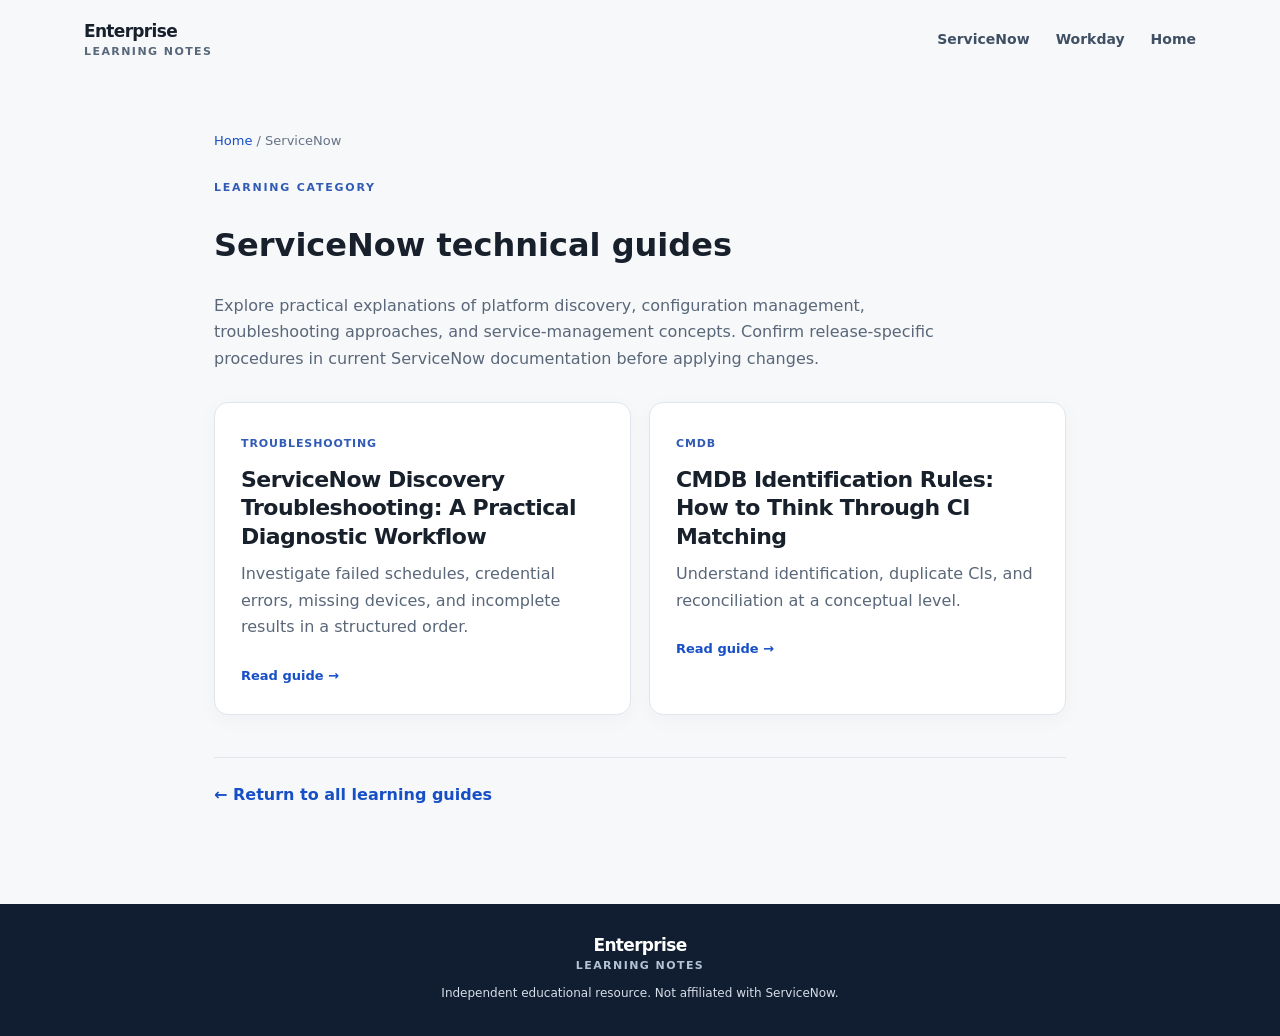
==== servicenow/index.html @ 4c566591 "Add initial SEO-ready learning blog site: servicenow/index.html" ====
<!doctype html><html lang="en"><head><meta charset="utf-8"><meta name="viewport" content="width=device-width,initial-scale=1"><title>ServiceNow Learning Guides | Enterprise Learning Notes</title><meta name="description" content="Practical ServiceNow learning guides covering Discovery troubleshooting, CMDB identification, ITSM processes, and platform implementation fundamentals."><meta name="robots" content="index,follow"><link rel="stylesheet" href="/style.css"></head><body><header class="site-header"><a class="brand" href="/">Enterprise<span>Learning Notes</span></a><nav><a href="/servicenow/">ServiceNow</a><a href="/workday/">Workday</a><a href="/">Home</a></nav></header><main class="page-wrap"><div class="breadcrumbs"><a href="/">Home</a> / ServiceNow</div><p class="eyebrow">LEARNING CATEGORY</p><h1>ServiceNow technical guides</h1><p class="category-intro">Explore practical explanations of platform discovery, configuration management, troubleshooting approaches, and service-management concepts. Confirm release-specific procedures in current ServiceNow documentation before applying changes.</p><div class="article-grid"><article class="article-card"><span class="tag">Troubleshooting</span><h3><a href="/blog/servicenow/discovery-troubleshooting.html">ServiceNow Discovery Troubleshooting: A Practical Diagnostic Workflow</a></h3><p>Investigate failed schedules, credential errors, missing devices, and incomplete results in a structured order.</p><a class="text-link" href="/blog/servicenow/discovery-troubleshooting.html">Read guide →</a></article><article class="article-card"><span class="tag">CMDB</span><h3><a href="/blog/servicenow/cmdb-identification-rules.html">CMDB Identification Rules: How to Think Through CI Matching</a></h3><p>Understand identification, duplicate CIs, and reconciliation at a conceptual level.</p><a class="text-link" href="/blog/servicenow/cmdb-identification-rules.html">Read guide →</a></article></div><p class="related"><a href="/">← Return to all learning guides</a></p></main><footer class="site-footer"><a class="brand" href="/">Enterprise<span>Learning Notes</span></a><p>Independent educational resource. Not affiliated with ServiceNow.</p></footer></body></html>
---- style.css ----
*{box-sizing:border-box}html{scroll-behavior:smooth}body{margin:0;background:#f7f8fa;color:#17202b;font-family:Inter,ui-sans-serif,system-ui,-apple-system,BlinkMacSystemFont,"Segoe UI",sans-serif;line-height:1.65}a{color:inherit;text-decoration:none}.site-header{max-width:1160px;margin:auto;padding:22px 24px;display:flex;align-items:center;justify-content:space-between;gap:24px}.brand{font-size:17px;font-weight:800;letter-spacing:-.04em;display:flex;flex-direction:column;line-height:1.1}.brand span{font-size:11px;letter-spacing:.13em;text-transform:uppercase;color:#586779;margin-top:5px}.site-header nav{display:flex;gap:26px;font-size:14px;font-weight:650;color:#405064}.site-header nav a:hover,.text-link:hover{color:#1459d9}.hero{padding:92px 24px 86px;background:linear-gradient(135deg,#eef4ff 0%,#f7f8fa 60%,#edf8f6 100%);text-align:center;border-top:1px solid #e8edf4;border-bottom:1px solid #e5eaf1}.hero>*{max-width:800px;margin-left:auto;margin-right:auto}.eyebrow{font-size:11px;font-weight:800;letter-spacing:.16em;color:#315bb5;margin:0 0 14px}.hero h1{font-size:clamp(36px,5.5vw,60px);letter-spacing:-.055em;line-height:1.08;margin-top:0;margin-bottom:22px}.hero-copy{font-size:18px;color:#536174;max-width:690px}.hero-actions{display:flex;justify-content:center;flex-wrap:wrap;gap:12px;margin-top:30px}.button{padding:12px 18px;border-radius:9px;font-size:14px;font-weight:750}.primary{background:#174fc6;color:#fff}.secondary{border:1px solid #cbd5e1;background:#fff}.section{max-width:1120px;margin:auto;padding:64px 24px}.section-heading{display:flex;justify-content:space-between;align-items:end;margin-bottom:22px}.section h2,.about h2{font-size:32px;letter-spacing:-.04em;line-height:1.2;margin:0}.category-grid,.article-grid{display:grid;grid-template-columns:repeat(2,minmax(0,1fr));gap:18px}.category-card,.article-card{background:#fff;border:1px solid #e1e6ed;border-radius:14px;padding:26px;box-shadow:0 5px 20px rgba(20,35,60,.035)}.category-card h3,.article-card h3{letter-spacing:-.025em;line-height:1.3;margin:10px 0;font-size:22px}.category-card p,.article-card p{color:#596779;margin-top:0}.card-kicker,.tag{font-size:11px;letter-spacing:.08em;text-transform:uppercase;font-weight:800;color:#315bb5}.text-link{display:inline-block;font-size:13px;font-weight:800;color:#174fc6;margin-top:8px}.article-grid{grid-template-columns:repeat(2,minmax(0,1fr))}.article-card h3 a:hover{color:#174fc6}.about{border-top:1px solid #e1e6ed;max-width:100%;padding-left:max(24px,calc((100% - 1072px)/2));padding-right:max(24px,calc((100% - 1072px)/2));background:#f0f3f7}.about p:not(.eyebrow){max-width:850px;color:#536174}.disclaimer{font-size:13px}.site-footer{padding:32px 24px;text-align:center;background:#111d30;color:#d6deea;font-size:12px}.site-footer .brand{align-items:center;color:#fff}.site-footer .brand span{color:#b4c2d6}.site-footer p{margin:12px 0 0}.page-wrap{max-width:900px;margin:0 auto;padding:50px 24px 80px}.breadcrumbs{font-size:13px;color:#657386;margin-bottom:28px}.breadcrumbs a{color:#174fc6}.article-header{padding-bottom:28px;border-bottom:1px solid #e1e6ed;margin-bottom:30px}.article-header h1{font-size:clamp(34px,5vw,48px);line-height:1.13;letter-spacing:-.05em;margin:12px 0 18px}.article-deck{font-size:18px;color:#536174}.article-meta{font-size:12px;color:#68778a}.prose{font-size:16px;color:#283547}.prose h2{font-size:27px;letter-spacing:-.035em;line-height:1.25;margin:38px 0 12px;color:#17202b}.prose h3{font-size:20px;margin:26px 0 8px}.prose p,.prose li{max-width:78ch}.prose li{margin:7px 0}.prose code{background:#edf1f6;padding:2px 5px;border-radius:4px;font-size:.9em}.note{border-left:3px solid #315bb5;background:#eef4ff;padding:16px 18px;border-radius:0 8px 8px 0;margin:24px 0}.related{border-top:1px solid #e1e6ed;margin-top:42px;padding-top:24px}.related a{color:#174fc6;font-weight:700}.category-intro{max-width:760px;color:#596779;margin:14px 0 30px}@media(max-width:700px){.site-header{align-items:flex-start;flex-direction:column}.site-header nav{gap:18px;flex-wrap:wrap}.hero{padding:64px 20px}.hero-copy{font-size:16px}.section{padding:44px 20px}.category-grid,.article-grid{grid-template-columns:1fr}.category-card,.article-card{padding:22px}.page-wrap{padding:34px 20px 60px}.article-header h1{font-size:35px}.section h2,.about h2{font-size:28px}}
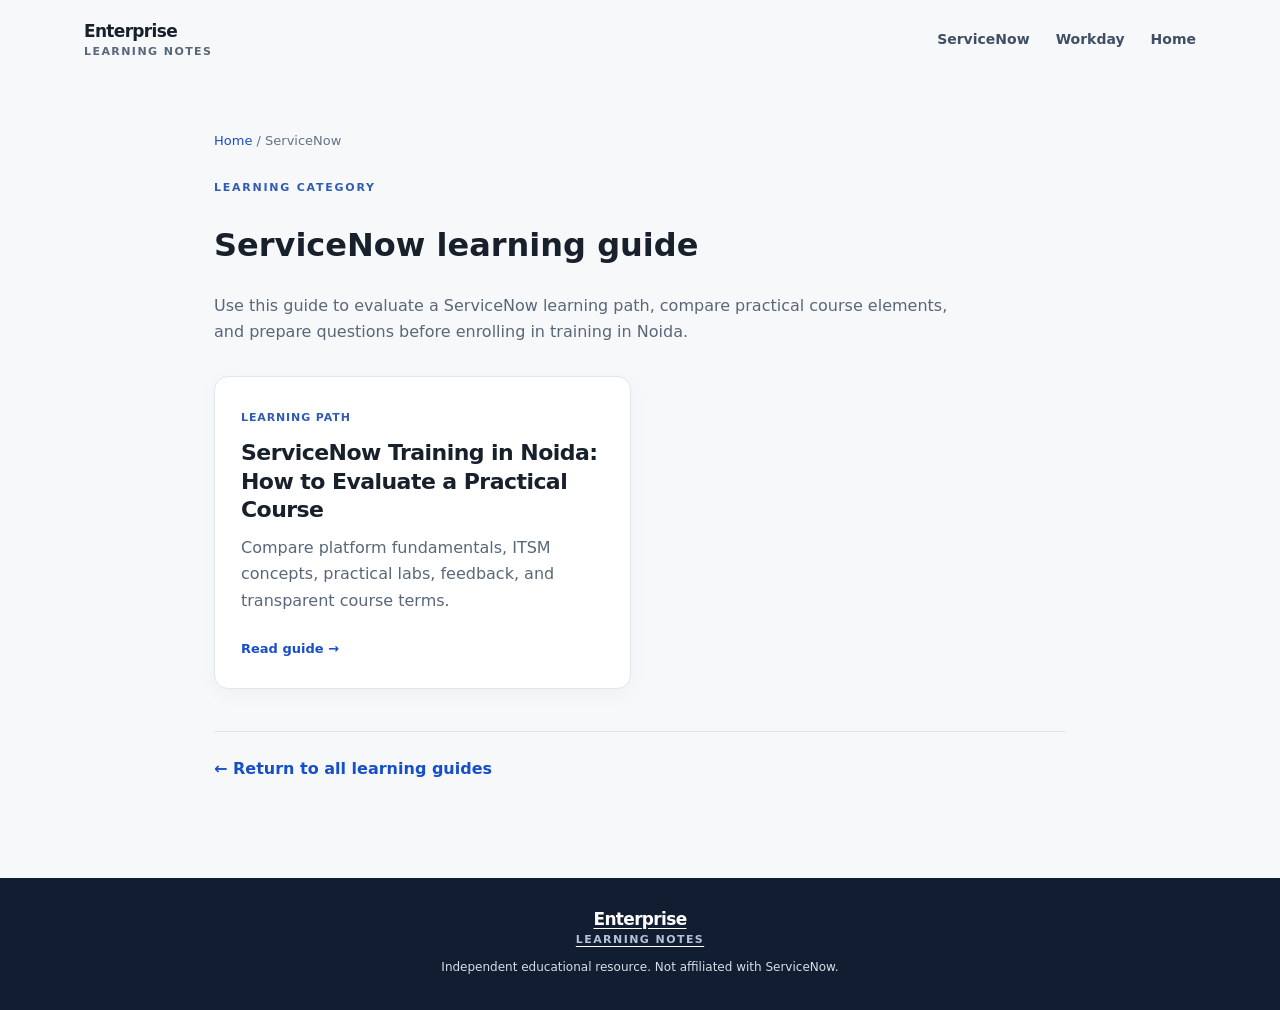
==== commit eb2f5769: "Keep only focused ServiceNow and Workday Finance guides" ====
--- a/servicenow/index.html
+++ b/servicenow/index.html
@@ -1 +1 @@
-<!doctype html><html lang="en"><head><meta charset="utf-8"><meta name="viewport" content="width=device-width,initial-scale=1"><title>ServiceNow Learning Guides | Enterprise Learning Notes</title><meta name="description" content="Practical ServiceNow learning guides covering Discovery troubleshooting, CMDB identification, ITSM processes, and platform implementation fundamentals."><meta name="robots" content="index,follow"><link rel="stylesheet" href="/style.css"></head><body><header class="site-header"><a class="brand" href="/">Enterprise<span>Learning Notes</span></a><nav><a href="/servicenow/">ServiceNow</a><a href="/workday/">Workday</a><a href="/">Home</a></nav></header><main class="page-wrap"><div class="breadcrumbs"><a href="/">Home</a> / ServiceNow</div><p class="eyebrow">LEARNING CATEGORY</p><h1>ServiceNow technical guides</h1><p class="category-intro">Explore practical explanations of platform discovery, configuration management, troubleshooting approaches, and service-management concepts. Confirm release-specific procedures in current ServiceNow documentation before applying changes.</p><div class="article-grid"><article class="article-card"><span class="tag">Troubleshooting</span><h3><a href="/blog/servicenow/discovery-troubleshooting.html">ServiceNow Discovery Troubleshooting: A Practical Diagnostic Workflow</a></h3><p>Investigate failed schedules, credential errors, missing devices, and incomplete results in a structured order.</p><a class="text-link" href="/blog/servicenow/discovery-troubleshooting.html">Read guide →</a></article><article class="article-card"><span class="tag">CMDB</span><h3><a href="/blog/servicenow/cmdb-identification-rules.html">CMDB Identification Rules: How to Think Through CI Matching</a></h3><p>Understand identification, duplicate CIs, and reconciliation at a conceptual level.</p><a class="text-link" href="/blog/servicenow/cmdb-identification-rules.html">Read guide →</a></article></div><p class="related"><a href="/">← Return to all learning guides</a></p></main><footer class="site-footer"><a class="brand" href="/">Enterprise<span>Learning Notes</span></a><p>Independent educational resource. Not affiliated with ServiceNow.</p></footer></body></html>+<!doctype html><html lang="en"><head><meta charset="utf-8"><meta name="viewport" content="width=device-width,initial-scale=1"><title>ServiceNow Learning Guide | Enterprise Learning Notes</title><meta name="description" content="A practical guide to evaluating ServiceNow training in Noida, including syllabus, hands-on exercises, course support, and learner preparation."><meta name="robots" content="index,follow"><link rel="stylesheet" href="/style.css"></head><body><header class="site-header"><a class="brand" href="/">Enterprise<span>Learning Notes</span></a><nav aria-label="Main navigation"><a href="/servicenow/">ServiceNow</a><a href="/workday/">Workday</a><a href="/">Home</a></nav></header><main class="page-wrap"><div class="breadcrumbs"><a href="/">Home</a> / ServiceNow</div><p class="eyebrow">LEARNING CATEGORY</p><h1>ServiceNow learning guide</h1><p class="category-intro">Use this guide to evaluate a ServiceNow learning path, compare practical course elements, and prepare questions before enrolling in training in Noida.</p><div class="article-grid"><article class="article-card"><span class="tag">Learning Path</span><h3><a href="/blog/servicenow/servicenow-training-in-noida.html">ServiceNow Training in Noida: How to Evaluate a Practical Course</a></h3><p>Compare platform fundamentals, ITSM concepts, practical labs, feedback, and transparent course terms.</p><a class="text-link" href="/blog/servicenow/servicenow-training-in-noida.html">Read guide →</a></article></div><p class="related"><a href="/">← Return to all learning guides</a></p></main><footer class="site-footer"><a class="brand" href="/">Enterprise<span>Learning Notes</span></a><p>Independent educational resource. Not affiliated with ServiceNow.</p></footer></body></html>
--- a/style.css
+++ b/style.css
@@ -1 +1 @@
-*{box-sizing:border-box}html{scroll-behavior:smooth}body{margin:0;background:#f7f8fa;color:#17202b;font-family:Inter,ui-sans-serif,system-ui,-apple-system,BlinkMacSystemFont,"Segoe UI",sans-serif;line-height:1.65}a{color:inherit;text-decoration:none}.site-header{max-width:1160px;margin:auto;padding:22px 24px;display:flex;align-items:center;justify-content:space-between;gap:24px}.brand{font-size:17px;font-weight:800;letter-spacing:-.04em;display:flex;flex-direction:column;line-height:1.1}.brand span{font-size:11px;letter-spacing:.13em;text-transform:uppercase;color:#586779;margin-top:5px}.site-header nav{display:flex;gap:26px;font-size:14px;font-weight:650;color:#405064}.site-header nav a:hover,.text-link:hover{color:#1459d9}.hero{padding:92px 24px 86px;background:linear-gradient(135deg,#eef4ff 0%,#f7f8fa 60%,#edf8f6 100%);text-align:center;border-top:1px solid #e8edf4;border-bottom:1px solid #e5eaf1}.hero>*{max-width:800px;margin-left:auto;margin-right:auto}.eyebrow{font-size:11px;font-weight:800;letter-spacing:.16em;color:#315bb5;margin:0 0 14px}.hero h1{font-size:clamp(36px,5.5vw,60px);letter-spacing:-.055em;line-height:1.08;margin-top:0;margin-bottom:22px}.hero-copy{font-size:18px;color:#536174;max-width:690px}.hero-actions{display:flex;justify-content:center;flex-wrap:wrap;gap:12px;margin-top:30px}.button{padding:12px 18px;border-radius:9px;font-size:14px;font-weight:750}.primary{background:#174fc6;color:#fff}.secondary{border:1px solid #cbd5e1;background:#fff}.section{max-width:1120px;margin:auto;padding:64px 24px}.section-heading{display:flex;justify-content:space-between;align-items:end;margin-bottom:22px}.section h2,.about h2{font-size:32px;letter-spacing:-.04em;line-height:1.2;margin:0}.category-grid,.article-grid{display:grid;grid-template-columns:repeat(2,minmax(0,1fr));gap:18px}.category-card,.article-card{background:#fff;border:1px solid #e1e6ed;border-radius:14px;padding:26px;box-shadow:0 5px 20px rgba(20,35,60,.035)}.category-card h3,.article-card h3{letter-spacing:-.025em;line-height:1.3;margin:10px 0;font-size:22px}.category-card p,.article-card p{color:#596779;margin-top:0}.card-kicker,.tag{font-size:11px;letter-spacing:.08em;text-transform:uppercase;font-weight:800;color:#315bb5}.text-link{display:inline-block;font-size:13px;font-weight:800;color:#174fc6;margin-top:8px}.article-grid{grid-template-columns:repeat(2,minmax(0,1fr))}.article-card h3 a:hover{color:#174fc6}.about{border-top:1px solid #e1e6ed;max-width:100%;padding-left:max(24px,calc((100% - 1072px)/2));padding-right:max(24px,calc((100% - 1072px)/2));background:#f0f3f7}.about p:not(.eyebrow){max-width:850px;color:#536174}.disclaimer{font-size:13px}.site-footer{padding:32px 24px;text-align:center;background:#111d30;color:#d6deea;font-size:12px}.site-footer .brand{align-items:center;color:#fff}.site-footer .brand span{color:#b4c2d6}.site-footer p{margin:12px 0 0}.page-wrap{max-width:900px;margin:0 auto;padding:50px 24px 80px}.breadcrumbs{font-size:13px;color:#657386;margin-bottom:28px}.breadcrumbs a{color:#174fc6}.article-header{padding-bottom:28px;border-bottom:1px solid #e1e6ed;margin-bottom:30px}.article-header h1{font-size:clamp(34px,5vw,48px);line-height:1.13;letter-spacing:-.05em;margin:12px 0 18px}.article-deck{font-size:18px;color:#536174}.article-meta{font-size:12px;color:#68778a}.prose{font-size:16px;color:#283547}.prose h2{font-size:27px;letter-spacing:-.035em;line-height:1.25;margin:38px 0 12px;color:#17202b}.prose h3{font-size:20px;margin:26px 0 8px}.prose p,.prose li{max-width:78ch}.prose li{margin:7px 0}.prose code{background:#edf1f6;padding:2px 5px;border-radius:4px;font-size:.9em}.note{border-left:3px solid #315bb5;background:#eef4ff;padding:16px 18px;border-radius:0 8px 8px 0;margin:24px 0}.related{border-top:1px solid #e1e6ed;margin-top:42px;padding-top:24px}.related a{color:#174fc6;font-weight:700}.category-intro{max-width:760px;color:#596779;margin:14px 0 30px}@media(max-width:700px){.site-header{align-items:flex-start;flex-direction:column}.site-header nav{gap:18px;flex-wrap:wrap}.hero{padding:64px 20px}.hero-copy{font-size:16px}.section{padding:44px 20px}.category-grid,.article-grid{grid-template-columns:1fr}.category-card,.article-card{padding:22px}.page-wrap{padding:34px 20px 60px}.article-header h1{font-size:35px}.section h2,.about h2{font-size:28px}}+*{box-sizing:border-box}html{scroll-behavior:smooth}body{margin:0;background:#f7f8fa;color:#17202b;font-family:Inter,ui-sans-serif,system-ui,-apple-system,BlinkMacSystemFont,"Segoe UI",sans-serif;line-height:1.65}a{color:inherit;text-decoration:none}.site-header{max-width:1160px;margin:auto;padding:22px 24px;display:flex;align-items:center;justify-content:space-between;gap:24px}.brand{font-size:17px;font-weight:800;letter-spacing:-.04em;display:flex;flex-direction:column;line-height:1.1}.brand span{font-size:11px;letter-spacing:.13em;text-transform:uppercase;color:#586779;margin-top:5px}.site-header nav{display:flex;gap:26px;font-size:14px;font-weight:650;color:#405064}.site-header nav a:hover,.text-link:hover,.prose a:hover{color:#1459d9;text-decoration:underline}.hero{padding:88px 24px 78px;background:linear-gradient(135deg,#eef4ff 0%,#f7f8fa 60%,#edf8f6 100%);text-align:center;border-top:1px solid #e8edf4;border-bottom:1px solid #e5eaf1}.hero>*{max-width:850px;margin-left:auto;margin-right:auto}.eyebrow{font-size:11px;font-weight:800;letter-spacing:.16em;color:#315bb5;margin:0 0 14px}.hero h1{font-size:clamp(36px,5.5vw,60px);letter-spacing:-.055em;line-height:1.08;margin-top:0;margin-bottom:22px}.hero-copy{font-size:18px;color:#536174;max-width:730px}.hero-note{font-size:12px;color:#657386;margin-top:22px!important}.hero-actions{display:flex;justify-content:center;flex-wrap:wrap;gap:12px;margin-top:30px}.button{padding:12px 18px;border-radius:9px;font-size:14px;font-weight:750}.primary{background:#174fc6;color:#fff}.secondary{border:1px solid #cbd5e1;background:#fff}.section{max-width:1120px;margin:auto;padding:62px 24px}.section-heading{display:flex;justify-content:space-between;align-items:end;margin-bottom:22px}.section h2,.about h2,.training-resources h2{font-size:32px;letter-spacing:-.04em;line-height:1.2;margin:0 0 12px}.section-intro{color:#596779;max-width:790px;margin:10px 0 24px}.category-grid,.article-grid{display:grid;grid-template-columns:repeat(2,minmax(0,1fr));gap:18px}.category-card,.article-card{background:#fff;border:1px solid #e1e6ed;border-radius:14px;padding:26px;box-shadow:0 5px 20px rgba(20,35,60,.035)}.category-card h3,.article-card h3{letter-spacing:-.025em;line-height:1.3;margin:10px 0;font-size:22px}.category-card p,.article-card p{color:#596779;margin-top:0}.card-kicker,.tag{font-size:11px;letter-spacing:.08em;text-transform:uppercase;font-weight:800;color:#315bb5}.text-link{display:inline-block;font-size:13px;font-weight:800;color:#174fc6;margin-top:8px}.article-grid{grid-template-columns:repeat(2,minmax(0,1fr))}.article-card h3 a:hover{color:#174fc6}.learning-method{max-width:100%;background:#eef2f7;padding-left:max(24px,calc((100% - 1072px)/2));padding-right:max(24px,calc((100% - 1072px)/2))}.method-grid{display:grid;grid-template-columns:repeat(3,minmax(0,1fr));gap:26px;margin-top:28px}.method-grid>div{border-top:2px solid #c8d6ee;padding-top:18px}.method-number{font-size:12px;font-weight:800;letter-spacing:.12em;color:#315bb5}.method-grid h3{font-size:18px;margin:8px 0}.method-grid p{font-size:14px;color:#596779;margin:0}.training-resources{border-top:1px solid #e1e6ed}.resource-links{background:#fff;border:1px solid #e1e6ed;border-radius:12px;padding:18px 22px;margin-top:20px}.resource-links p{margin:8px 0;color:#425064}.resource-links a,.about a,.prose a{color:#174fc6;text-decoration:underline;text-underline-offset:3px}.about{border-top:1px solid #e1e6ed;max-width:100%;padding-left:max(24px,calc((100% - 1072px)/2));padding-right:max(24px,calc((100% - 1072px)/2));background:#f0f3f7}.about p:not(.eyebrow){max-width:850px;color:#536174}.disclaimer{font-size:13px;color:#657386}.site-footer{padding:32px 24px;text-align:center;background:#111d30;color:#d6deea;font-size:12px}.site-footer .brand{align-items:center;color:#fff}.site-footer .brand span{color:#b4c2d6}.site-footer p{margin:12px 0 0}.site-footer a{text-decoration:underline;text-underline-offset:3px}.page-wrap{max-width:900px;margin:0 auto;padding:50px 24px 80px}.breadcrumbs{font-size:13px;color:#657386;margin-bottom:28px}.breadcrumbs a{color:#174fc6}.article-header{padding-bottom:28px;border-bottom:1px solid #e1e6ed;margin-bottom:30px}.article-header h1{font-size:clamp(34px,5vw,48px);line-height:1.13;letter-spacing:-.05em;margin:12px 0 18px}.article-deck{font-size:18px;color:#536174}.article-meta{font-size:12px;color:#68778a}.prose{font-size:16px;color:#283547}.prose h2{font-size:27px;letter-spacing:-.035em;line-height:1.25;margin:38px 0 12px;color:#17202b}.prose h3{font-size:20px;margin:26px 0 8px}.prose p,.prose li{max-width:78ch}.prose li{margin:7px 0}.prose code{background:#edf1f6;padding:2px 5px;border-radius:4px;font-size:.9em}.note{border-left:3px solid #315bb5;background:#eef4ff;padding:16px 18px;border-radius:0 8px 8px 0;margin:24px 0}.related{border-top:1px solid #e1e6ed;margin-top:42px;padding-top:24px}.related a{color:#174fc6;font-weight:700}.category-intro{max-width:760px;color:#596779;margin:14px 0 30px}@media(max-width:700px){.site-header{align-items:flex-start;flex-direction:column}.site-header nav{gap:18px;flex-wrap:wrap}.hero{padding:64px 20px}.hero-copy{font-size:16px}.section{padding:44px 20px}.category-grid,.article-grid,.method-grid{grid-template-columns:1fr}.category-card,.article-card{padding:22px}.page-wrap{padding:34px 20px 60px}.article-header h1{font-size:35px}.section h2,.about h2,.training-resources h2{font-size:28px}.learning-method,.about{padding-left:20px;padding-right:20px}}
